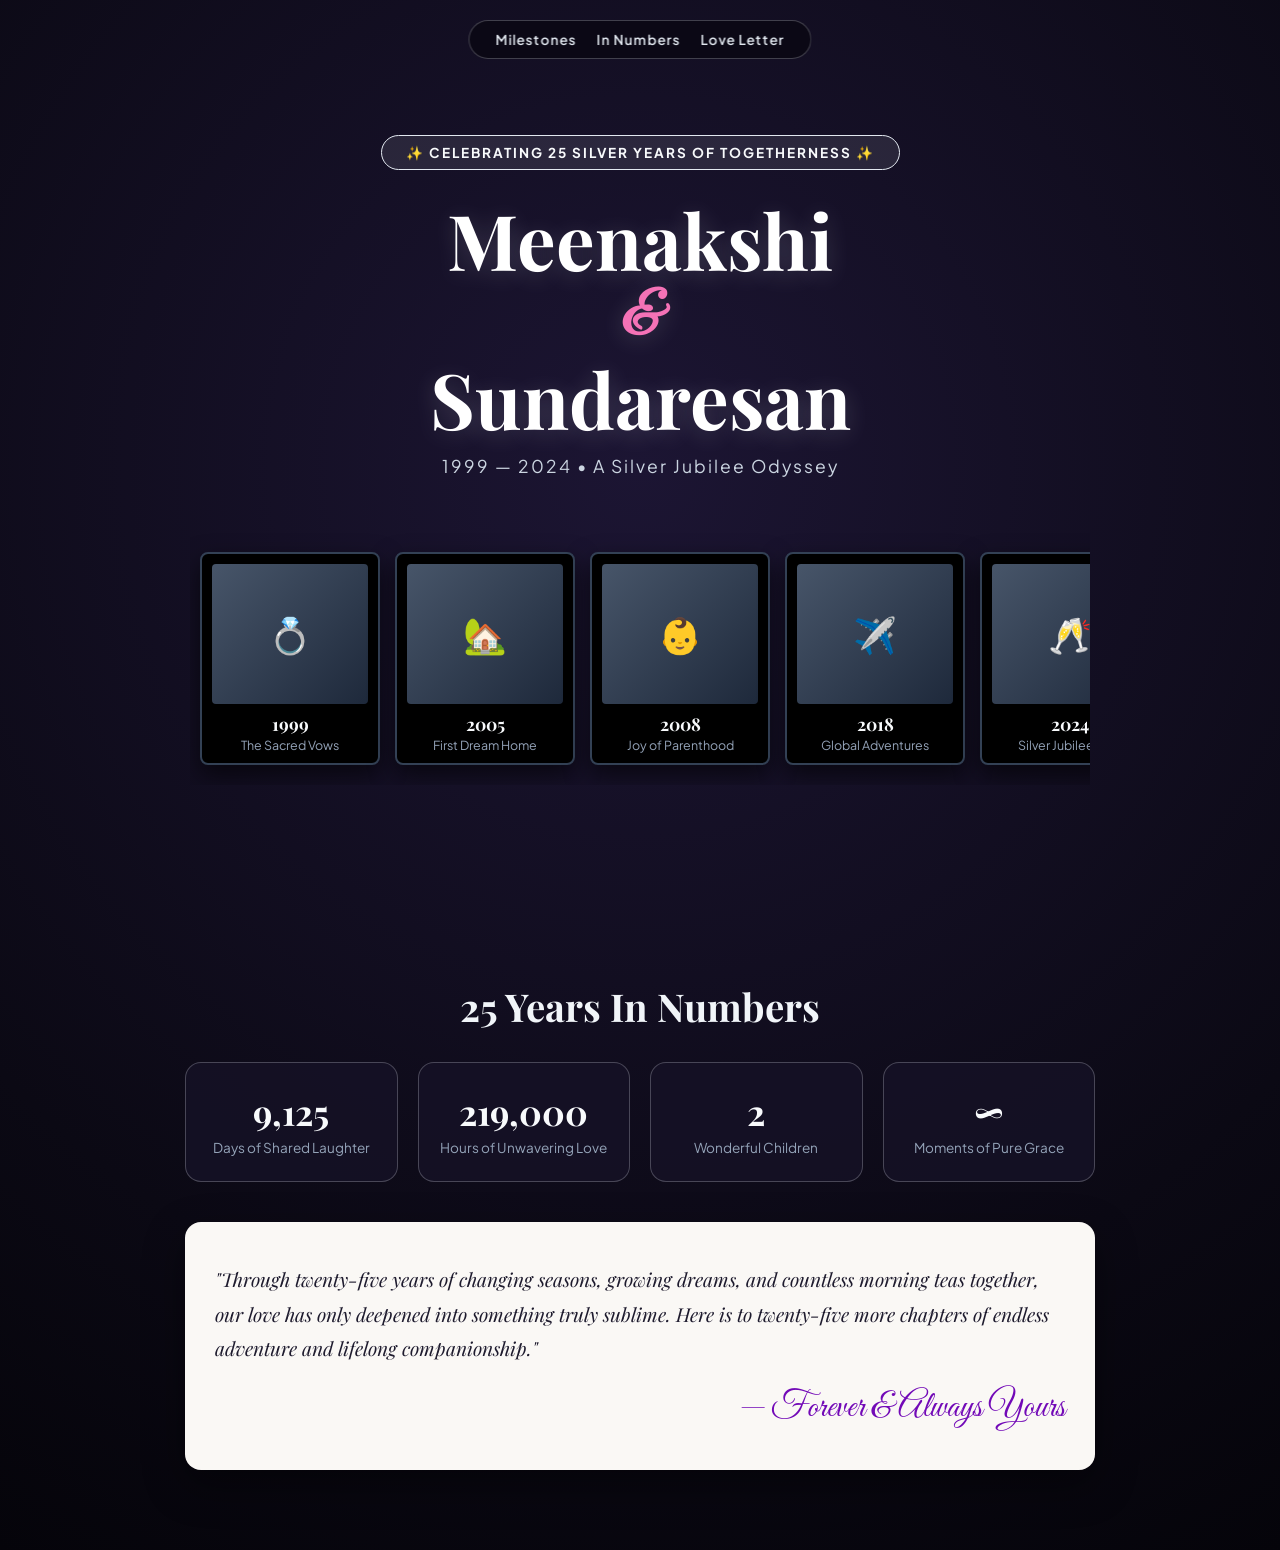
==== anniversary-timeless.html @ c4360727 "Create distinct, bespoke live interactive celebration templates for each occasion category (Weddings" ====
<!DOCTYPE html>
<html lang="en">

<head>
  <meta charset="UTF-8">
  <meta name="viewport" content="width=device-width, initial-scale=1.0">
  <title>25 Years of Timeless Love | Silver Jubilee Celebration</title>
  <meta name="description" content="An emotional and nostalgic 25th Silver Jubilee Anniversary celebration website with vintage film strip reel, love milestone odyssey, and audio player.">
  
  <link rel="preconnect" href="https://fonts.googleapis.com">
  <link rel="preconnect" href="https://fonts.gstatic.com" crossorigin>
  <link href="https://fonts.googleapis.com/css2?family=Playfair+Display:ital,wght@0,400;0,600;0,700;1,400;1,600&family=Plus+Jakarta+Sans:wght@300;400;500;600;700&family=Great+Vibes&display=swap" rel="stylesheet">
  <link rel="stylesheet" href="https://cdnjs.cloudflare.com/ajax/libs/font-awesome/6.5.1/css/all.min.css">

  <style>
    :root {
      --silver: #e2e8f0;
      --silver-glow: #f8fafc;
      --accent-wine: #7209b7;
      --bg-dark: #0b0914;
      --card-bg: rgba(22, 18, 38, 0.85);
      --glass-border: rgba(226, 232, 240, 0.25);
    }

    * { margin: 0; padding: 0; box-sizing: border-box; }

    body {
      font-family: 'Plus Jakarta Sans', sans-serif;
      background: radial-gradient(circle at 50% 30%, #1c1533 0%, #0b0914 70%, #05040a 100%);
      color: #f1f5f9;
      overflow-x: hidden;
      min-height: 100vh;
    }

    .nav-silver {
      position: fixed;
      top: 20px;
      left: 50%;
      transform: translateX(-50%);
      background: rgba(11, 9, 20, 0.88);
      border: 1px solid var(--glass-border);
      padding: 10px 26px;
      border-radius: 50px;
      display: flex;
      gap: 20px;
      z-index: 100;
      backdrop-filter: blur(15px);
    }

    .nav-silver a {
      color: var(--silver);
      text-decoration: none;
      font-size: 0.85rem;
      font-weight: 600;
      letter-spacing: 1px;
    }

    .hero {
      min-height: 100vh;
      display: flex;
      flex-direction: column;
      align-items: center;
      justify-content: center;
      text-align: center;
      padding: 120px 20px 60px;
    }

    .jubilee-badge {
      display: inline-flex;
      align-items: center;
      gap: 8px;
      padding: 8px 24px;
      background: rgba(226, 232, 240, 0.1);
      border: 1px solid var(--silver);
      border-radius: 50px;
      color: var(--silver-glow);
      font-size: 0.85rem;
      font-weight: 700;
      text-transform: uppercase;
      letter-spacing: 2px;
      margin-bottom: 25px;
    }

    .hero-title {
      font-family: 'Playfair Display', Georgia, serif;
      font-size: clamp(2.6rem, 6vw, 5.2rem);
      color: #fff;
      line-height: 1.15;
      margin-bottom: 12px;
      text-shadow: 0 4px 25px rgba(226, 232, 240, 0.2);
    }

    .hero-title span {
      font-family: 'Great Vibes', cursive;
      color: #f472b6;
      display: block;
      font-size: 0.8em;
    }

    .hero-date {
      font-size: 1.1rem;
      color: #cbd5e1;
      letter-spacing: 2px;
      margin-bottom: 35px;
    }

    .film-strip-wrap {
      display: flex;
      gap: 15px;
      max-width: 900px;
      margin: 20px auto 40px;
      overflow-x: auto;
      padding: 20px 10px;
    }

    .film-frame {
      background: #000;
      border: 2px solid #334155;
      border-radius: 8px;
      padding: 10px;
      min-width: 180px;
      text-align: center;
      box-shadow: 0 10px 25px rgba(0,0,0,0.6);
      transition: transform 0.3s;
    }

    .film-frame:hover {
      transform: scale(1.05);
      border-color: var(--silver);
    }

    .film-img-placeholder {
      height: 140px;
      background: linear-gradient(135deg, #475569, #1e293b);
      border-radius: 4px;
      display: flex;
      align-items: center;
      justify-content: center;
      font-size: 2.2rem;
      color: #94a3b8;
    }

    .film-year {
      font-family: 'Playfair Display', serif;
      font-size: 1.1rem;
      color: var(--silver-glow);
      margin-top: 8px;
      font-weight: 700;
    }

    .film-desc {
      font-size: 0.78rem;
      color: #94a3b8;
      margin-top: 2px;
    }

    .section-wrap {
      padding: 80px 20px;
      max-width: 950px;
      margin: 0 auto;
      text-align: center;
    }

    .stat-row {
      display: grid;
      grid-template-columns: repeat(auto-fit, minmax(180px, 1fr));
      gap: 20px;
      margin-top: 30px;
    }

    .stat-card {
      background: var(--card-bg);
      border: 1px solid var(--glass-border);
      border-radius: 16px;
      padding: 25px 15px;
    }

    .stat-val {
      font-family: 'Playfair Display', serif;
      font-size: 2.2rem;
      color: var(--silver-glow);
      font-weight: 700;
    }

    .stat-lbl {
      font-size: 0.85rem;
      color: #94a3b8;
      margin-top: 4px;
    }

    .love-letter-card {
      background: #faf8f5;
      color: #1e1b2e;
      border-radius: 16px;
      padding: 40px 30px;
      text-align: left;
      margin-top: 40px;
      box-shadow: 0 15px 40px rgba(0,0,0,0.4);
      position: relative;
    }

    .letter-body {
      font-family: 'Playfair Display', serif;
      font-size: 1.2rem;
      font-style: italic;
      line-height: 1.8;
    }

    .letter-sign {
      font-family: 'Great Vibes', cursive;
      font-size: 2.2rem;
      color: #7209b7;
      text-align: right;
      margin-top: 20px;
    }
  </style>
</head>

<body>
  <nav class="nav-silver">
    <a href="#milestones">Milestones</a>
    <a href="#stats">In Numbers</a>
    <a href="#letter">Love Letter</a>
  </nav>

  <section class="hero">
    <div class="jubilee-badge">✨ Celebrating 25 Silver Years of Togetherness ✨</div>
    <h1 class="hero-title">
      Meenakshi
      <span>&</span>
      Sundaresan
    </h1>
    <div class="hero-date">1999 — 2024 • A Silver Jubilee Odyssey</div>

    <!-- FILM STRIP REEL -->
    <div class="film-strip-wrap">
      <div class="film-frame">
        <div class="film-img-placeholder">💍</div>
        <div class="film-year">1999</div>
        <div class="film-desc">The Sacred Vows</div>
      </div>
      <div class="film-frame">
        <div class="film-img-placeholder">🏡</div>
        <div class="film-year">2005</div>
        <div class="film-desc">First Dream Home</div>
      </div>
      <div class="film-frame">
        <div class="film-img-placeholder">👶</div>
        <div class="film-year">2008</div>
        <div class="film-desc">Joy of Parenthood</div>
      </div>
      <div class="film-frame">
        <div class="film-img-placeholder">✈️</div>
        <div class="film-year">2018</div>
        <div class="film-desc">Global Adventures</div>
      </div>
      <div class="film-frame">
        <div class="film-img-placeholder">🥂</div>
        <div class="film-year">2024</div>
        <div class="film-desc">Silver Jubilee Gala</div>
      </div>
    </div>
  </section>

  <section class="section-wrap" id="stats">
    <h2 style="font-family:'Playfair Display',serif; font-size:2.4rem;">25 Years In Numbers</h2>
    <div class="stat-row">
      <div class="stat-card"><div class="stat-val">9,125</div><div class="stat-lbl">Days of Shared Laughter</div></div>
      <div class="stat-card"><div class="stat-val">219,000</div><div class="stat-lbl">Hours of Unwavering Love</div></div>
      <div class="stat-card"><div class="stat-val">2</div><div class="stat-lbl">Wonderful Children</div></div>
      <div class="stat-card"><div class="stat-val">∞</div ><div class="stat-lbl">Moments of Pure Grace</div></div>
    </div>

    <div class="love-letter-card" id="letter">
      <div class="letter-body">
        "Through twenty-five years of changing seasons, growing dreams, and countless morning teas together, our love has only deepened into something truly sublime. Here is to twenty-five more chapters of endless adventure and lifelong companionship."
      </div>
      <div class="letter-sign">— Forever & Always Yours</div>
    </div>
  </section>
</body>

</html>
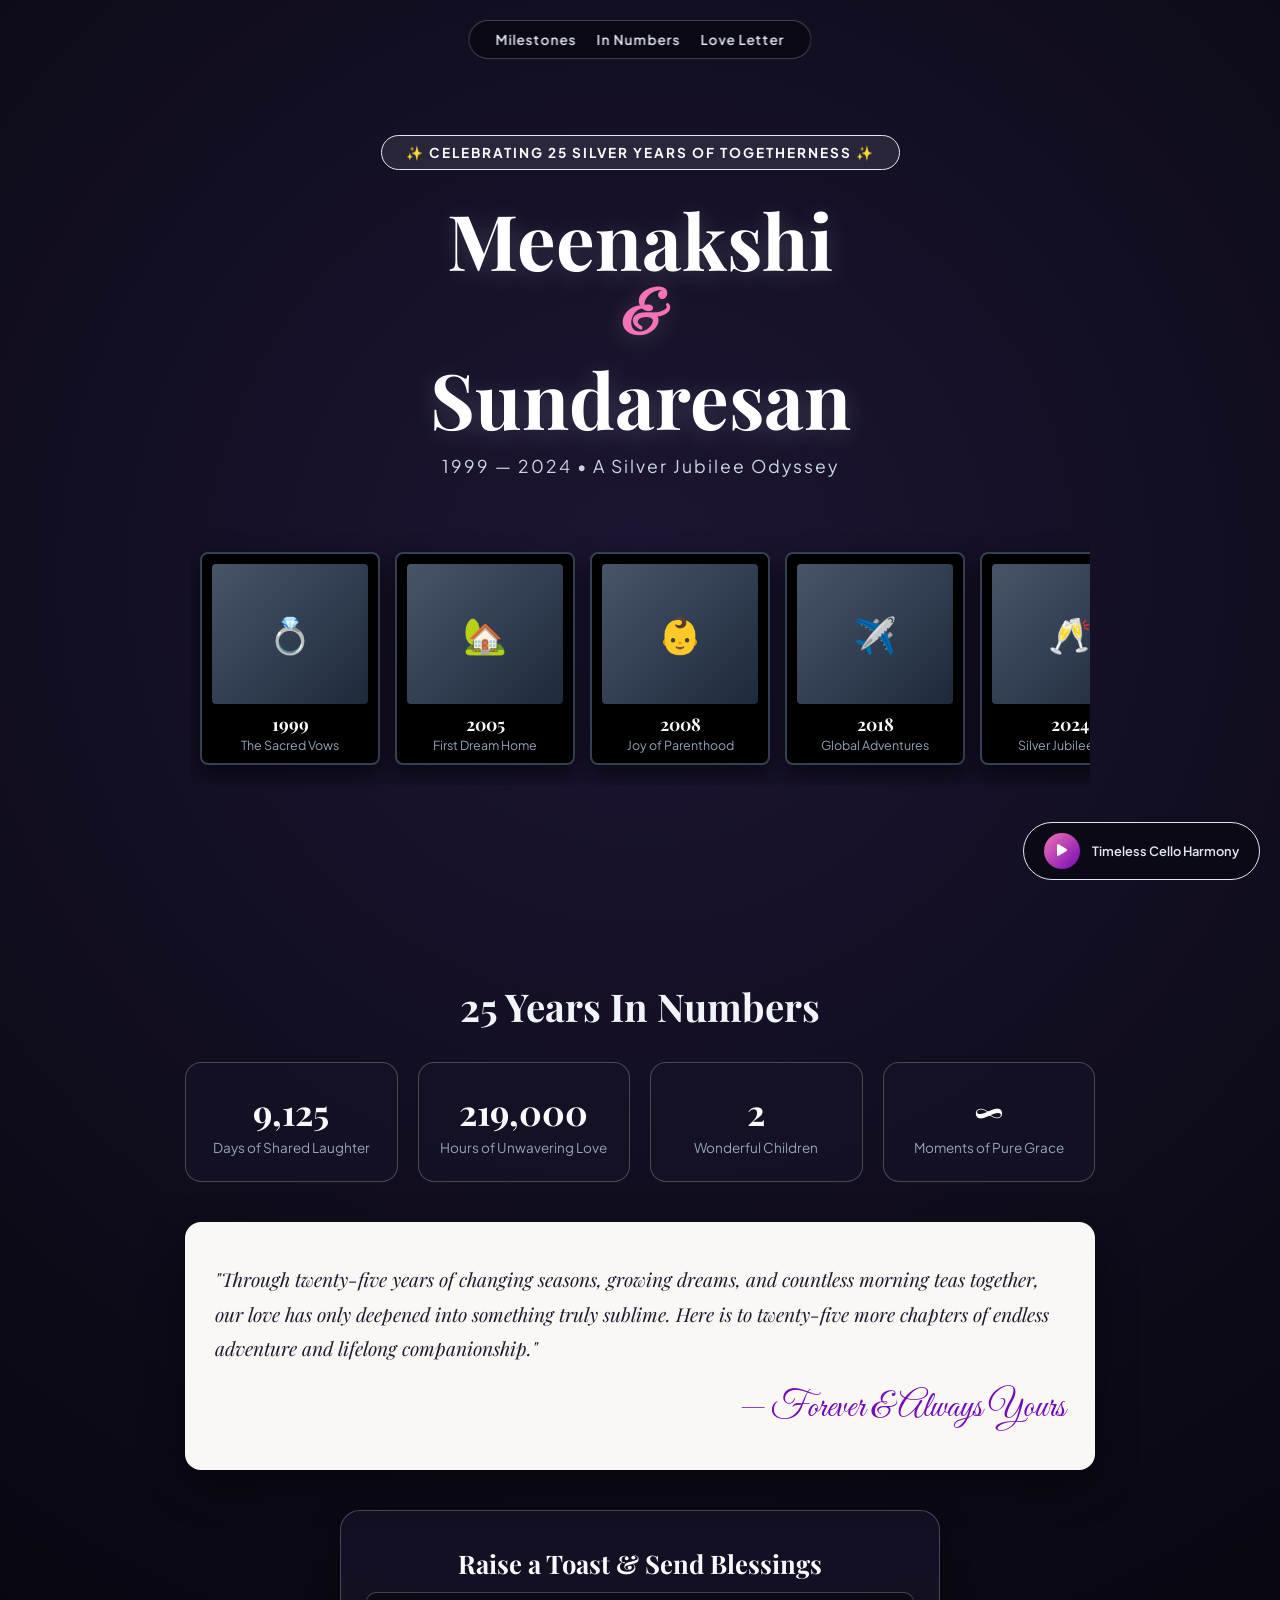
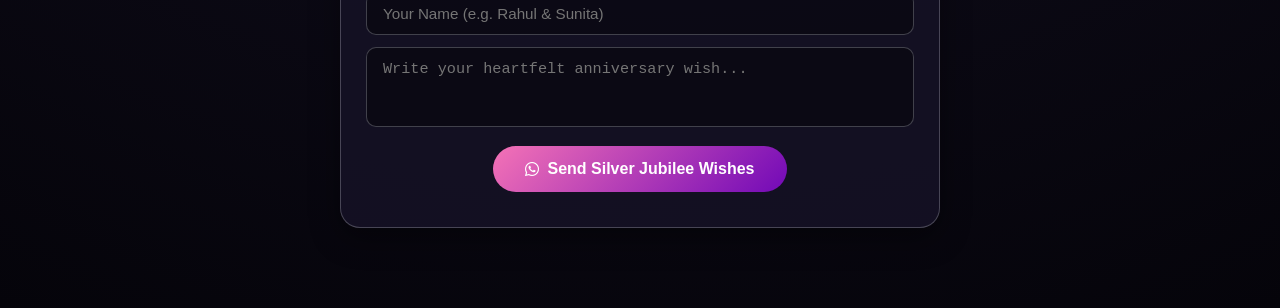
==== commit e821d902: "Transform all templates with production-grade interactive features, WhatsApp RSVP forms, audio synth" ====
--- a/anniversary-timeless.html
+++ b/anniversary-timeless.html
@@ -277,7 +277,91 @@
       </div>
       <div class="letter-sign">— Forever & Always Yours</div>
     </div>
+
+    <!-- TOAST & BLESSINGS RSVP -->
+    <div style="background:var(--card-bg); border:1px solid var(--glass-border); border-radius:20px; padding:35px 25px; max-width:600px; margin:40px auto 0; box-shadow:0 10px 30px rgba(0,0,0,0.4);">
+      <h3 style="font-family:'Playfair Display',serif; font-size:1.6rem; color:var(--silver-glow); margin-bottom:12px;">Raise a Toast & Send Blessings</h3>
+      <input type="text" id="anniv-name" style="width:100%; padding:12px 16px; background:rgba(0,0,0,0.4); border:1px solid var(--glass-border); border-radius:10px; color:#fff; font-size:0.95rem; margin-bottom:12px;" placeholder="Your Name (e.g. Rahul & Sunita)">
+      <textarea id="anniv-msg" style="width:100%; height:80px; padding:12px 16px; background:rgba(0,0,0,0.4); border:1px solid var(--glass-border); border-radius:10px; color:#fff; font-size:0.95rem; margin-bottom:15px; resize:none;" placeholder="Write your heartfelt anniversary wish..."></textarea>
+      <button onclick="sendAnnivWish()" style="padding:14px 32px; background:linear-gradient(135deg, #f472b6, #7209b7); color:#fff; border:none; border-radius:50px; font-weight:700; cursor:pointer; font-size:1rem; display:inline-flex; align-items:center; gap:8px;">
+        <i class="fab fa-whatsapp"></i> <span>Send Silver Jubilee Wishes</span>
+      </button>
+    </div>
   </section>
+
+  <div style="position:fixed; bottom:20px; right:20px; background:rgba(11,9,20,0.92); border:1px solid var(--silver); border-radius:50px; padding:10px 20px; display:flex; align-items:center; gap:12px; z-index:100;">
+    <button id="anniv-music-btn" style="width:36px; height:36px; border-radius:50%; background:linear-gradient(135deg,#f472b6,#7209b7); color:#fff; border:none; cursor:pointer; display:flex; align-items:center; justify-content:center;">
+      <i class="fas fa-play" id="anniv-icon"></i>
+    </button>
+    <span style="font-size:0.8rem; color:var(--silver); font-weight:600;">Timeless Cello Harmony</span>
+  </div>
+
+  <script>
+    function sendAnnivWish() {
+      const name = document.getElementById('anniv-name').value.trim() || 'Well-wisher';
+      const msg = document.getElementById('anniv-msg').value.trim() || 'Wishing you both a wonderful 25th Silver Jubilee anniversary filled with eternal love!';
+      const waText = `✨ Silver Jubilee Anniversary Blessings for ${customCelebrants || 'Meenakshi & Sundaresan'}:
+- From: ${name}
+- Message: "${msg}"`;
+      window.open(`https://wa.me/916381366088?text=${encodeURIComponent(waText)}`, '_blank');
+    }
+
+    // Audio Synthesizer
+    let audCtx = null, playing = false, sTimer = null;
+    const mBtn = document.getElementById('anniv-music-btn');
+    const mIcn = document.getElementById('anniv-icon');
+    const notes = [440, 554.37, 659.25, 880, 739.99];
+    function playCello(f) {
+      if(!audCtx) audCtx = new (window.AudioContext||window.webkitAudioContext)();
+      const o = audCtx.createOscillator();
+      const g = audCtx.createGain();
+      o.type = 'sawtooth';
+      o.frequency.setValueAtTime(f, audCtx.currentTime);
+      g.gain.setValueAtTime(0.03, audCtx.currentTime);
+      g.gain.exponentialRampToValueAtTime(0.001, audCtx.currentTime+2.0);
+      o.connect(g); g.connect(audCtx.destination);
+      o.start(); o.stop(audCtx.currentTime+2.0);
+    }
+    mBtn.addEventListener('click', () => {
+      playing = !playing;
+      if(playing) {
+        if(!audCtx) audCtx = new (window.AudioContext||window.webkitAudioContext)();
+        if(audCtx.state === 'suspended') audCtx.resume();
+        mIcn.className = 'fas fa-pause';
+        let st = 0;
+        sTimer = setInterval(() => {
+          playCello(notes[st%notes.length]);
+          st++;
+        }, 650);
+      } else {
+        clearInterval(sTimer);
+        mIcn.className = 'fas fa-play';
+      }
+    });
+
+  <script>
+    const urlParams = new URLSearchParams(window.location.search);
+    const customTitle = urlParams.get('title');
+    const customCelebrants = urlParams.get('celebrants');
+    const customDate = urlParams.get('date');
+
+    if (customTitle) document.title = `${customTitle} | Milestone Celebration`;
+    if (customCelebrants) {
+      const heroTitle = document.querySelector('.hero-title');
+      if (heroTitle) {
+        const parts = customCelebrants.split('&');
+        if (parts.length > 1) {
+          heroTitle.innerHTML = `${parts[0].trim()}<span>&</span>${parts[1].trim()}`;
+        } else {
+          heroTitle.innerHTML = customCelebrants;
+        }
+      }
+    }
+    if (customDate) {
+      const dateEl = document.querySelector('.hero-date');
+      if (dateEl) dateEl.textContent = `✨ ${customDate} ✨`;
+    }
+  </script>
 </body>
 
 </html>
